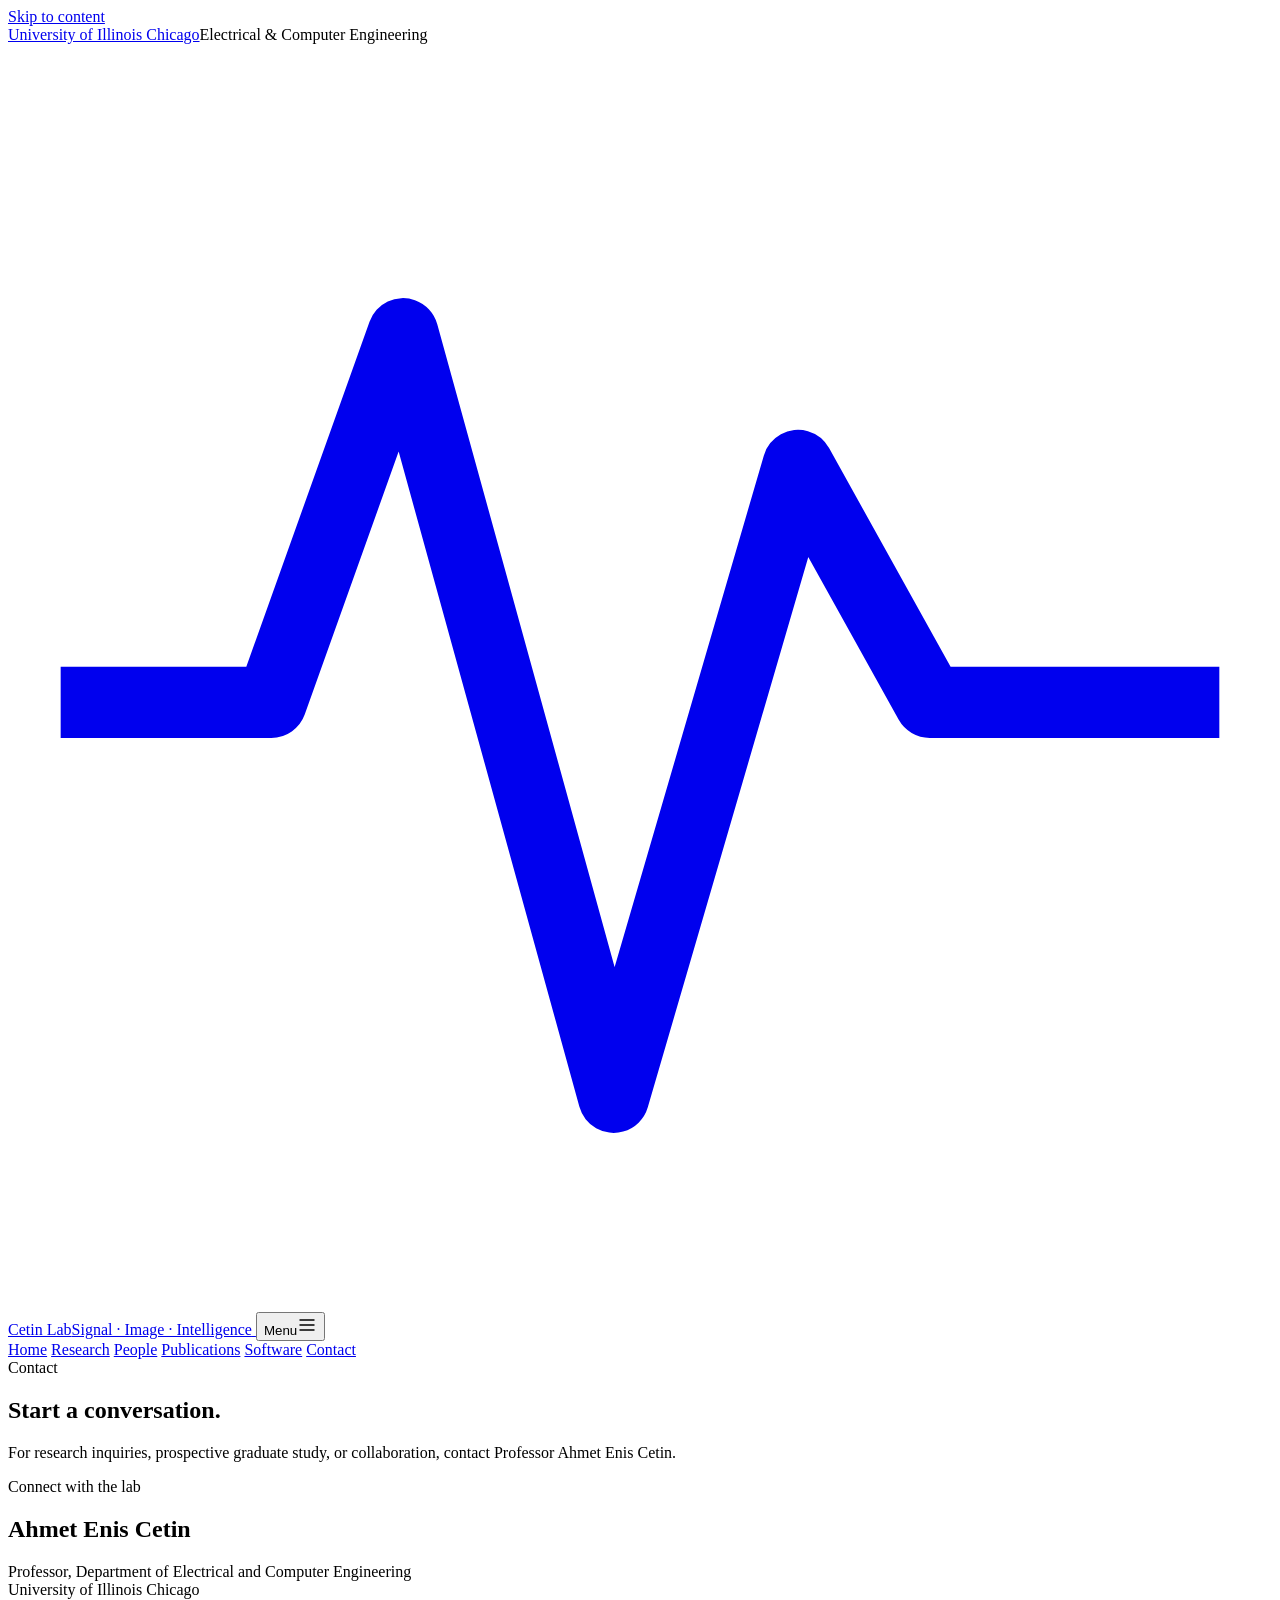
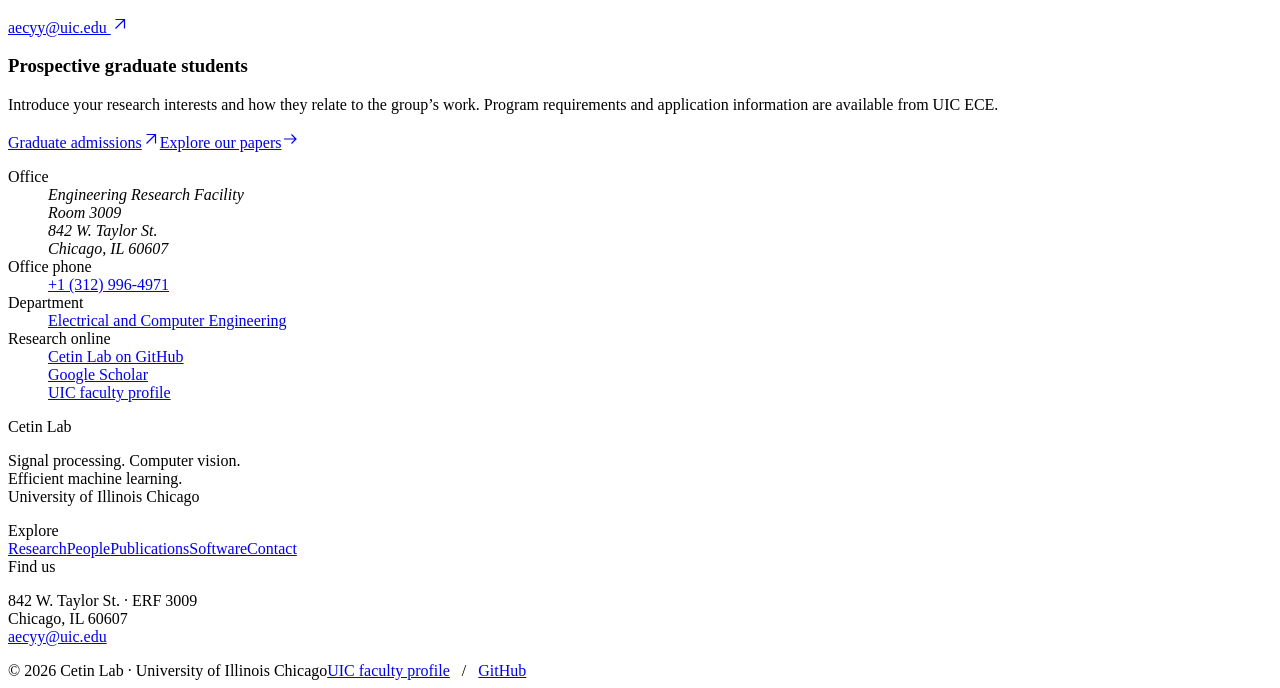
==== contact/index.html @ 66374444 "lab" ====
<!doctype html>
<html lang="en">
<head>
  <meta charset="utf-8">
  <meta name="viewport" content="width=device-width, initial-scale=1">
  <meta name="description" content="Contact Professor Ahmet Enis Cetin at the University of Illinois Chicago for research and graduate-study inquiries.">
  <meta name="theme-color" content="#142a3a">
  <meta property="og:title" content="Contact | Cetin Lab">
  <meta property="og:description" content="Contact Professor Ahmet Enis Cetin at the University of Illinois Chicago for research and graduate-study inquiries.">
  <meta property="og:type" content="website">
  <title>Contact | Cetin Lab · UIC</title>
  <link rel="icon" type="image/svg+xml" href="assets/images/favicon.svg">
  <link rel="stylesheet" href="assets/css/styles.css">
  <script>document.documentElement.classList.add('js');</script>
  <script src="assets/js/main.js" defer></script>
</head>
<body>
  <a class="skip-link" href="#main-content">Skip to content</a>
  <div class="topbar"><div class="container"><a href="https://www.uic.edu/">University of Illinois Chicago</a><span class="topbar-secondary">Electrical &amp; Computer Engineering</span></div></div>
  <header class="site-header">
    <div class="container header-inner">
      <a class="brand" href="index.html" aria-label="Cetin Lab home">
        <svg class="brand-icon" aria-hidden="true" viewBox="0 0 48 48"><path d="M2 25h8l5-14 8 29 7-24 5 9h11" fill="none" stroke="currentColor" stroke-width="2.7" stroke-linejoin="round"/></svg>
        <span class="brand-name">Cetin Lab<span class="brand-sub">Signal · Image · Intelligence</span></span>
      </a>
      <button class="menu-toggle" type="button" aria-expanded="false" aria-controls="site-navigation"><span>Menu</span><svg class="menu-lines" aria-hidden="true" viewBox="0 0 24 24" width="20" height="20"><path d="M3 6h18M3 12h18M3 18h18" fill="none" stroke="currentColor" stroke-width="1.6"/></svg></button>
      <nav id="site-navigation" class="nav-links" aria-label="Main navigation"><a href="index.html">Home</a>
<a href="/research/">Research</a>
<a href="/people/">People</a>
<a href="/publications/">Publications</a>
<a href="/software/">Software</a>
<a href="/contact/" aria-current="page">Contact</a></nav>
    </div>
  </header>
  <main id="main-content"><section class="page-intro"><div class="container"><div class="eyebrow">Contact</div><h1>Start a conversation.</h1><p>For research inquiries, prospective graduate study, or collaboration, contact Professor Ahmet Enis Cetin.</p></div></section><section class="section"><div class="container contact-grid"><div><div class="eyebrow">Connect with the lab</div><h2>Ahmet Enis Cetin</h2><p>Professor, Department of Electrical and Computer Engineering<br>University of Illinois Chicago</p><a class="contact-email" href="mailto:aecyy@uic.edu">aecyy@uic.edu <svg class="arrow" aria-hidden="true" viewBox="0 0 24 24" width="18" height="18"><path d="M6 18 18 6M6 6h12v12" fill="none" stroke="currentColor" stroke-width="1.6"/></svg></a><div class="contact-secondary"><h3>Prospective graduate students</h3><p>Introduce your research interests and how they relate to the group’s work. Program requirements and application information are available from UIC ECE.</p><div class="actions"><a class="text-link" href="https://ece.uic.edu/graduate/admissions/">Graduate admissions<svg class="arrow" aria-hidden="true" viewBox="0 0 24 24" width="18" height="18"><path d="M6 18 18 6M6 6h12v12" fill="none" stroke="currentColor" stroke-width="1.6"/></svg></a><a class="text-link" href="publications.html">Explore our papers<svg class="arrow" aria-hidden="true" viewBox="0 0 24 24" width="18" height="18"><path d="M4 12h16m-6-6 6 6-6 6" fill="none" stroke="currentColor" stroke-width="1.6"/></svg></a></div></div></div><aside class="contact-details" aria-label="Lab contact details"><dl><dt>Office</dt><dd><address>Engineering Research Facility<br>Room 3009<br>842 W. Taylor St.<br>Chicago, IL 60607</address></dd><dt>Office phone</dt><dd><a href="tel:+13129964971">+1 (312) 996-4971</a></dd><dt>Department</dt><dd><a href="https://ece.uic.edu/">Electrical and Computer Engineering</a></dd><dt>Research online</dt><dd><a href="https://github.com/Cetin-Lab">Cetin Lab on GitHub</a><br><a href="https://scholar.google.com/citations?user=apugsswAAAAJ&hl=en">Google Scholar</a><br><a href="https://ece.uic.edu/profiles/ahmet-enis-cetin-phd/">UIC faculty profile</a></dd></dl></aside></div></section></main>
  <footer class="site-footer">
    <div class="container">
      <div class="footer-grid">
        <div><div class="footer-title">Cetin Lab</div><p>Signal processing. Computer vision.<br>Efficient machine learning.<br>University of Illinois Chicago</p></div>
        <div><div class="footer-label">Explore</div><div class="footer-links"><a href="research.html">Research</a><a href="people.html">People</a><a href="publications.html">Publications</a><a href="software.html">Software</a><a href="contact.html">Contact</a></div></div>
        <div><div class="footer-label">Find us</div><p>842 W. Taylor St. · ERF 3009<br>Chicago, IL 60607<br><a href="mailto:aecyy@uic.edu">aecyy@uic.edu</a></p></div>
      </div>
      <div class="footer-bottom"><span>© 2026 Cetin Lab · University of Illinois Chicago</span><span><a href="https://ece.uic.edu/profiles/ahmet-enis-cetin-phd/">UIC faculty profile</a> &nbsp; / &nbsp; <a href="https://github.com/Cetin-Lab">GitHub</a></span></div>
    </div>
  </footer>
</body>
</html>
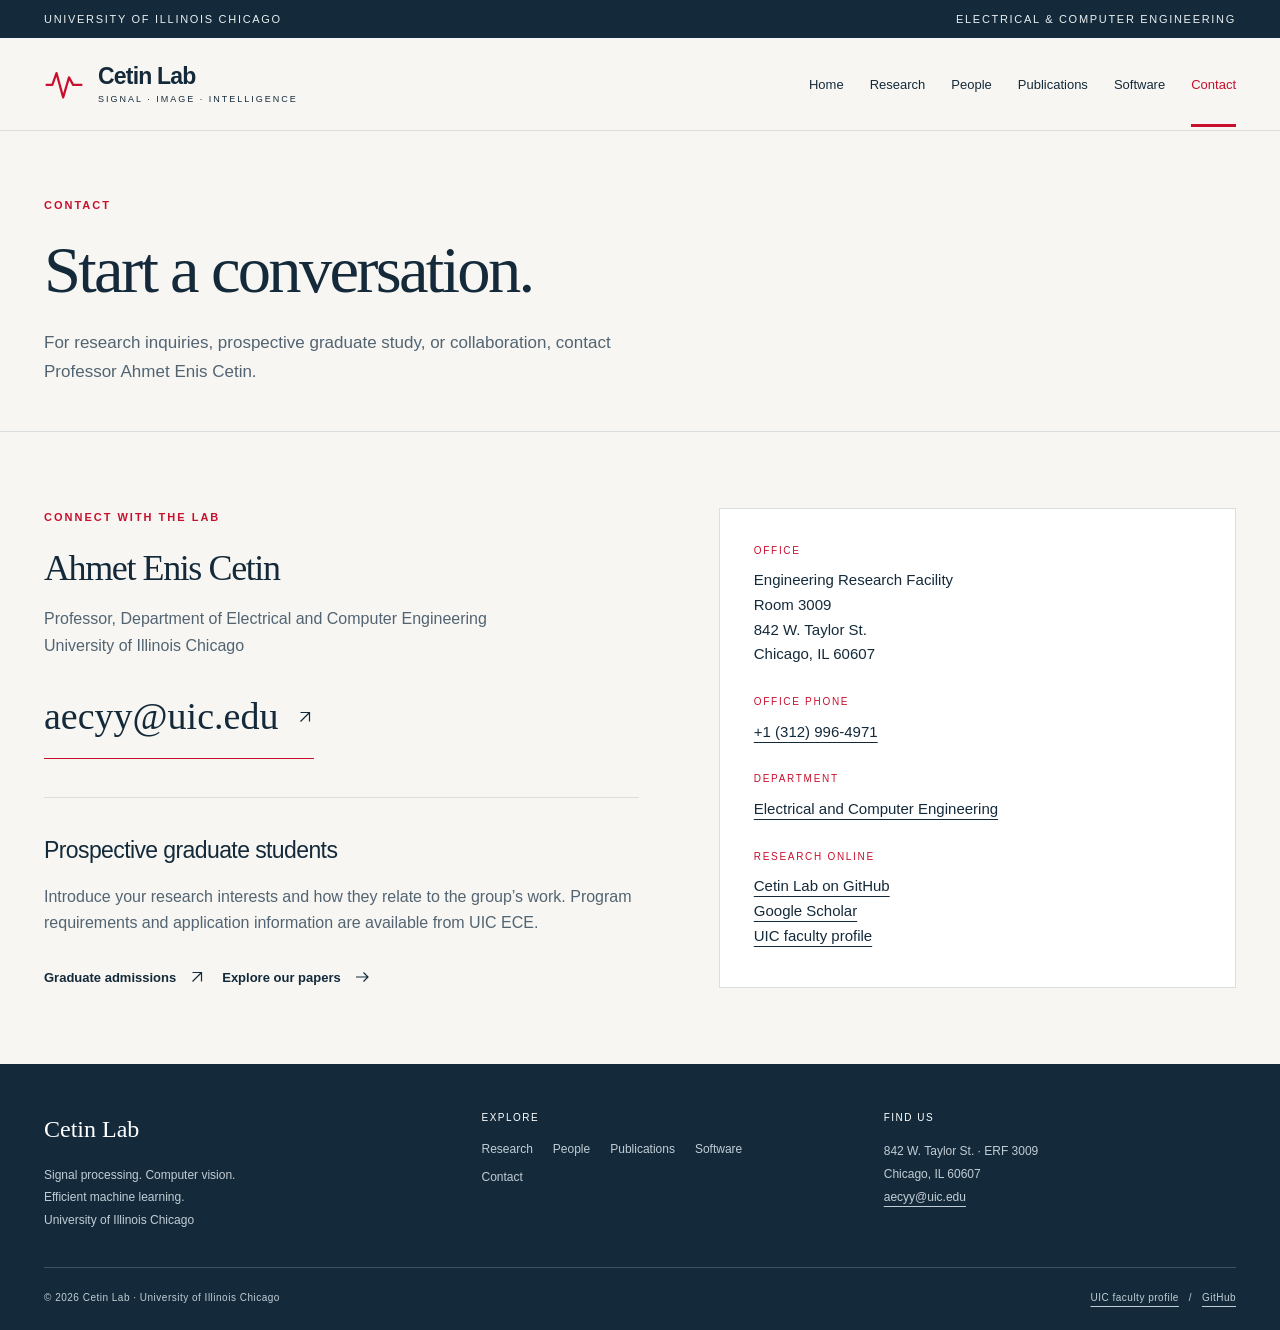
==== commit 9dc1c5e4: "lab" ====
--- a/contact/index.html
+++ b/contact/index.html
@@ -9,10 +9,10 @@
   <meta property="og:description" content="Contact Professor Ahmet Enis Cetin at the University of Illinois Chicago for research and graduate-study inquiries.">
   <meta property="og:type" content="website">
   <title>Contact | Cetin Lab · UIC</title>
-  <link rel="icon" type="image/svg+xml" href="assets/images/favicon.svg">
-  <link rel="stylesheet" href="assets/css/styles.css">
+  <link rel="icon" type="image/svg+xml" href="/assets/images/favicon.svg">
+  <link rel="stylesheet" href="/assets/css/styles.css">
   <script>document.documentElement.classList.add('js');</script>
-  <script src="assets/js/main.js" defer></script>
+  <script src="/assets/js/main.js" defer></script>
 </head>
 <body>
   <a class="skip-link" href="#main-content">Skip to content</a>
@@ -29,6 +29,7 @@
 <a href="/people/">People</a>
 <a href="/publications/">Publications</a>
 <a href="/software/">Software</a>
+
 <a href="/contact/" aria-current="page">Contact</a></nav>
     </div>
   </header>
--- a/assets/css/styles.css
+++ b/assets/css/styles.css
@@ -0,0 +1,9 @@
+/* Cetin Lab — edit these variables to change the site's visual theme. */
+:root{--ink:#142a3a;--muted:#526472;--red:#c8102e;--paper:#f7f6f2;--white:#fff;--line:#d9dfdf;--blue:#e9f0f3;--max:1192px;--sans:Arial,Helvetica,sans-serif;--serif:Georgia,'Times New Roman',serif}
+*{box-sizing:border-box}html{scroll-behavior:smooth;scroll-padding-top:110px}body{margin:0;color:var(--ink);background:var(--paper);font-family:var(--sans);font-size:16px;line-height:1.65}img{display:block;max-width:100%;height:auto}a{color:inherit;text-underline-offset:5px}a:hover{color:var(--red)}button,input,select{font:inherit}button,a,input,select{touch-action:manipulation}button{cursor:pointer}h1,h2,h3,p,figure{margin:0}h1,h2,h3{line-height:1.13;font-weight:400}h1,h2{font-family:var(--serif)}h1{font-size:clamp(44px,5.2vw,74px);letter-spacing:-2.7px}h2{font-size:clamp(32px,3.4vw,48px);letter-spacing:-1.4px}h3{font-size:23px;letter-spacing:-.6px;line-height:1.3}p+p{margin-top:16px}ul{padding-left:20px}svg{display:block}::selection{background:#f2bdc6;color:var(--ink)}:focus-visible{outline:3px solid #08779c;outline-offset:5px}[hidden]{display:none!important}.container{width:min(var(--max),calc(100% - 88px));margin-inline:auto}.skip-link{position:fixed;z-index:100;top:8px;left:8px;padding:10px 20px;background:var(--white);transform:translateY(-150%)}.skip-link:focus{transform:translateY(0)}.topbar{background:var(--ink);color:#e9eff1;font-size:11px;letter-spacing:1.7px;text-transform:uppercase}.topbar .container{display:flex;justify-content:space-between;gap:16px;padding-block:10px}.topbar a{text-decoration:none}.site-header{background:rgba(247,246,242,.97);border-bottom:1px solid var(--line);position:sticky;top:0;z-index:20}.header-inner{min-height:92px;display:flex;align-items:center;justify-content:space-between;gap:28px}.brand{display:flex;align-items:center;gap:14px;text-decoration:none;white-space:nowrap;color:var(--ink)}.brand-icon{width:40px;height:40px;color:var(--red)}.brand-name{font-size:23px;letter-spacing:-.8px;font-weight:700;line-height:1.1}.brand-sub{display:block;font-size:9px;font-weight:400;letter-spacing:2px;margin-top:6px;text-transform:uppercase}.nav-links{display:flex;gap:26px;align-items:center}.nav-links a{font-size:13px;text-decoration:none;padding-block:33px 29px;border-bottom:3px solid transparent}.nav-links a[aria-current=page]{border-bottom-color:var(--red);color:var(--red)}.menu-toggle{display:none;align-items:center;gap:10px;background:none;border:1px solid var(--line);padding:9px 12px;font-size:13px}.menu-lines{font-size:20px;line-height:1}.eyebrow{font-size:11px;letter-spacing:2px;text-transform:uppercase;color:var(--red);font-weight:700;margin-bottom:22px}.hero{padding-block:70px 62px}.hero-grid{display:grid;grid-template-columns:1.08fr 1fr;gap:60px;align-items:center}.hero h1 em{font-weight:400;color:var(--red)}.hero-copy{max-width:520px;margin-top:24px;font-size:17px;color:var(--muted);line-height:1.8}.actions{display:flex;flex-wrap:wrap;gap:16px;align-items:center;margin-top:30px}.button{display:inline-flex;justify-content:center;align-items:center;gap:24px;padding:12px 21px;text-decoration:none;font-size:13px;font-weight:700;min-height:48px;background:var(--red);color:white;border:1px solid var(--red)}.button:hover{background:#a80d27;color:white}.button.secondary{background:none;color:var(--ink);border-color:var(--line)}.button.secondary:hover{border-color:var(--ink);background:#fff}.arrow{font-size:18px}.text-link{display:inline-flex;align-items:center;gap:12px;font-size:13px;font-weight:700;text-decoration:none}.text-link:hover{text-decoration:underline}.image-frame{position:relative;padding:0 0 16px 16px}.image-frame::before{content:'';position:absolute;left:0;bottom:0;width:76%;height:72%;background:var(--ink);z-index:-1}.image-frame img{width:100%;aspect-ratio:1.333;object-fit:cover}.photo-caption{display:flex;gap:14px;justify-content:space-between;align-items:baseline;margin-top:16px;padding-left:16px;font-size:11px;color:var(--muted)}.photo-caption strong{color:var(--ink);font-weight:700}.hero-meta{margin-top:32px;font-size:11px;letter-spacing:1px;color:var(--muted);text-transform:uppercase}.research-strip{border-top:1px solid var(--line);border-bottom:1px solid var(--line);background:var(--white)}.strip-grid{display:grid;grid-template-columns:repeat(3,1fr)}.strip-item{display:grid;grid-template-columns:36px 1fr 18px;gap:14px;padding:27px 26px;text-decoration:none;align-items:center;border-right:1px solid var(--line)}.strip-item:first-child{padding-left:0}.strip-item:last-child{border-right:none;padding-right:0}.strip-item .number{font-family:var(--serif);font-size:23px;color:var(--red)}.strip-item strong{display:block;font-size:15px;font-weight:400;line-height:1.45}.strip-item span.sub{display:block;font-size:11px;color:var(--muted);margin-top:4px}.section{padding-block:76px}.section-head{display:flex;justify-content:space-between;align-items:flex-end;gap:32px;margin-bottom:36px}.section-head .eyebrow{margin-bottom:12px}.section-intro{max-width:570px;color:var(--muted);margin-top:20px}.feature{background:var(--ink);color:var(--white);position:relative;overflow:hidden}.feature-grid{display:grid;grid-template-columns:.8fr 1.2fr;gap:80px;align-items:center}.feature .eyebrow{color:#f7a1ad}.feature h2{font-size:45px}.feature p{color:#c5d2dc;font-size:15px;margin-top:22px}.feature a{color:white}.feature .text-link{margin-top:26px}.matrix-art{width:100%;max-width:360px;margin:auto}.matrix-art svg{width:100%;height:auto}.art-caption{font-family:var(--sans);text-align:center;font-size:11px!important;color:#c5d2dc!important;letter-spacing:1px;text-transform:uppercase;margin-top:18px!important}.news-grid{display:grid;grid-template-columns:repeat(3,1fr);gap:32px}.news-item{border-top:2px solid var(--ink);padding-top:22px}.news-item time,.metadata{font-size:11px;letter-spacing:1.3px;color:var(--muted);text-transform:uppercase}.news-item h3{margin-block:16px 13px;font-family:var(--serif);font-size:25px}.news-item p{font-size:14px;color:var(--muted);margin-bottom:19px}.pi-teaser{background:#e9eef0}.pi-teaser-grid{display:grid;grid-template-columns:140px 1fr auto;gap:36px;align-items:center;padding-block:38px}.pi-teaser img{width:125px;aspect-ratio:157/180;object-fit:cover}.pi-teaser h2{font-size:34px}.pi-teaser p{font-size:14px;color:var(--muted);margin-top:12px}.page-intro{padding-block:65px 45px;border-bottom:1px solid var(--line)}.page-intro .eyebrow{margin-bottom:18px}.page-intro p{max-width:630px;font-size:17px;color:var(--muted);margin-top:22px}.research-row{display:grid;grid-template-columns:70px 1.2fr 1fr;gap:38px;padding-block:48px;border-bottom:1px solid var(--line);align-items:start}.research-row:first-child{padding-top:0}.research-row:last-child{border:none;padding-bottom:0}.research-number{font-family:var(--serif);font-size:36px;color:var(--red)}.research-row h2{font-size:32px;max-width:440px}.research-row p{font-size:15px;color:var(--muted)}.research-row .text-link{margin-top:20px}.tags{display:flex;gap:8px;flex-wrap:wrap;margin-top:20px}.tag{display:inline-block;font-size:10px;letter-spacing:.5px;border:1px solid var(--line);padding:4px 9px;color:var(--muted)}.funding{background:#e9eef0;padding:32px 36px;display:grid;grid-template-columns:.7fr 1.3fr;gap:55px}.funding h2{font-size:31px}.funding ul{margin:0;font-size:14px;color:var(--muted)}.funding li+li{margin-top:12px}.principal{display:grid;grid-template-columns:220px 1fr;gap:50px;align-items:start}.principal-photo{background:#e4eaeb;padding:26px}.principal img{width:157px;margin:auto;aspect-ratio:157/180}.principal h2{font-size:40px}.role{color:var(--red);font-size:12px;margin-top:12px;letter-spacing:.7px}.principal .bio{font-size:16px;color:var(--muted);max-width:650px;margin-top:20px}.principal .actions{margin-top:20px}.people-grid{display:grid;grid-template-columns:repeat(2,1fr);gap:24px}.person-card{display:flex;gap:24px;align-items:flex-start;border:1px solid var(--line);padding:28px;background:var(--white)}.initials{width:62px;height:62px;display:flex;justify-content:center;align-items:center;flex:0 0 62px;background:#e9eef0;color:var(--ink);font-family:var(--serif);font-size:24px}.person-card h3{font-size:22px}.person-card p{color:var(--muted);font-size:13px;margin-top:10px;line-height:1.6}.person-card .role{margin-top:4px;color:var(--red);font-size:11px}.person-card .text-link{margin-top:14px;font-size:12px}.roster-note{font-size:12px;color:var(--muted);margin-top:22px}.alumni-table{border-collapse:collapse;width:100%;font-size:14px}.alumni-table th{text-align:left;font-size:10px;letter-spacing:1.6px;text-transform:uppercase;color:var(--muted);padding:14px 0;border-bottom:2px solid var(--ink)}.alumni-table td{padding:16px 12px 16px 0;border-bottom:1px solid var(--line);vertical-align:top}.alumni-table td:nth-child(2){color:var(--muted)}.alumni-columns{display:grid;grid-template-columns:1.4fr 1fr;gap:60px}.alumni-columns h3{font-family:var(--serif);font-size:27px;margin-bottom:20px}.simple-list{list-style:none;padding:0;margin:0}.simple-list li{padding:16px 0;border-bottom:1px solid var(--line);font-size:14px}.filter-panel{display:flex;align-items:end;gap:16px;margin-bottom:28px;background:#e9eef0;padding:22px}.filter-panel label{display:block;font-size:11px;color:var(--ink);letter-spacing:.7px;margin-bottom:6px}.field{flex:1}.field.small{flex:0 1 220px}input[type=search],select{border:1px solid #bac7cb;background:white;border-radius:0;padding:12px 14px;width:100%;min-height:47px;color:var(--ink);font-size:14px}.filter-panel button{padding:12px 16px;min-height:47px;border:1px solid #bac7cb;background:white;color:var(--ink);font-size:13px}.result-count{font-size:12px;color:var(--muted);margin-bottom:10px}.publication{display:grid;grid-template-columns:80px 1fr;gap:34px;padding-block:28px;border-bottom:1px solid var(--line)}.publication-year{color:var(--red);font-family:var(--serif);font-size:28px;line-height:1.3}.publication h2{font-family:var(--sans);font-size:21px;line-height:1.4;letter-spacing:-.4px}.publication h2 a{text-decoration:none}.publication .authors{font-size:13px;color:var(--muted);margin-top:12px}.publication .venue{font-size:12px;margin-top:8px;color:var(--ink)}.publication .pub-footer{display:flex;flex-wrap:wrap;gap:20px;align-items:center;margin-top:13px}.publication .tag{font-size:10px}.publication .text-link{font-size:12px}.empty-state{padding:50px 25px;text-align:center;border:1px solid var(--line)}.empty-state p{color:var(--muted);margin-top:12px}.repo-grid{display:grid;grid-template-columns:repeat(2,1fr);gap:28px}.repo{background:var(--white);border:1px solid var(--line);padding:32px;display:flex;flex-direction:column;align-items:flex-start}.repo-label{display:flex;align-items:center;gap:8px;font-size:10px;letter-spacing:1.3px;text-transform:uppercase;color:var(--muted);margin-bottom:20px}.language-dot{height:7px;width:7px;background:#347493;border-radius:50%}.repo h2{font-size:28px}.repo p{font-size:14px;color:var(--muted);margin-block:18px 22px}.repo .text-link{margin-top:auto}.repo-name{font-size:10px;font-family:monospace;color:var(--muted);overflow-wrap:anywhere;margin-top:22px}.note-block{border-left:3px solid var(--red);padding:10px 0 10px 23px;margin-top:36px;max-width:760px;font-size:14px;color:var(--muted)}.contact-grid{display:grid;grid-template-columns:1.15fr 1fr;gap:80px}.contact-grid h2{font-size:36px}.contact-grid p{color:var(--muted);margin-top:18px}.contact-email{display:inline-flex;align-items:center;gap:18px;margin-top:26px;font-size:clamp(24px,3.2vw,38px);font-family:var(--serif);text-decoration:none;border-bottom:1px solid var(--red);padding-bottom:10px;overflow-wrap:anywhere}.contact-details{background:var(--white);border:1px solid var(--line);padding:34px}.contact-details dl{margin:0}.contact-details dt{font-size:10px;letter-spacing:1.7px;text-transform:uppercase;color:var(--red);margin-bottom:9px}.contact-details dd{margin:0 0 27px;font-size:15px}.contact-details dd:last-child{margin-bottom:0}address{font-style:normal}.contact-details a{overflow-wrap:anywhere}.contact-secondary{padding-top:38px;margin-top:38px;border-top:1px solid var(--line)}.site-footer{background:var(--ink);color:#c1cdd5;padding-block:46px 24px}.footer-grid{display:grid;grid-template-columns:1.1fr 1fr 1fr;gap:50px;padding-bottom:35px}.footer-title{color:white;font-size:24px;font-family:var(--serif);margin-bottom:14px}.site-footer p{font-size:12px;line-height:1.9}.footer-label{font-size:10px;letter-spacing:1.5px;text-transform:uppercase;color:#fff;margin-bottom:14px}.footer-links{display:flex;flex-wrap:wrap;gap:8px 20px;max-width:290px}.footer-links a{font-size:12px;text-decoration:none}.footer-links a:hover{color:#fff;text-decoration:underline}.footer-bottom{display:flex;justify-content:space-between;gap:20px;padding-top:22px;border-top:1px solid #405260;font-size:10px;letter-spacing:.5px}.source-link{color:var(--muted);font-size:11px}.section.light{background:var(--white)}.tight-top{padding-top:0}.spacer-line{border-top:1px solid var(--line)}.not-found{min-height:60vh;display:flex;align-items:center}.not-found p{margin-top:20px;color:var(--muted)}
+@media(min-width:1500px){.hero{padding-block:90px 80px}.hero-grid{gap:80px}.hero h1{font-size:80px}}
+@media(max-width:1050px){.container{width:calc(100% - 56px)}.nav-links{gap:19px}.hero-grid{gap:30px}.hero h1{font-size:62px}.feature-grid{gap:45px}.pi-teaser-grid{grid-template-columns:110px 1fr}.pi-teaser-grid>.text-link{grid-column:2}.pi-teaser img{grid-row:span 2}.research-row{gap:25px;grid-template-columns:45px 1fr 1fr}.contact-grid{gap:45px}.alumni-columns{gap:36px}.news-grid{gap:23px}}
+@media(max-width:780px){.container{width:calc(100% - 40px)}.topbar .container{font-size:9px;letter-spacing:1.1px}.topbar .topbar-secondary{display:none}.header-inner{min-height:76px;flex-wrap:wrap;gap:0}.brand-name{font-size:21px}.brand-sub{font-size:8px}.brand-icon{width:35px;height:35px}.js .menu-toggle{display:flex}.nav-links{width:100%;gap:0;flex-wrap:wrap;justify-content:space-between;padding-bottom:14px}.nav-links a{padding:10px 8px 8px}.js .nav-links{display:none;flex-direction:column;align-items:stretch;padding:12px 0 20px}.js .nav-links.is-open{display:flex}.js .nav-links a{padding:11px 0;border-bottom:1px solid var(--line)}.js .nav-links a[aria-current=page]{border-bottom-color:var(--red)}.hero{padding-block:45px}.hero-grid{grid-template-columns:1fr;gap:38px}.hero h1{font-size:clamp(47px,9vw,70px);letter-spacing:-2px}.hero-copy{font-size:16px}.hero-meta{font-size:10px}.image-frame{max-width:620px;margin:auto}.hero-figure{max-width:620px;width:100%}.eyebrow{font-size:10px;margin-bottom:17px}.strip-grid{grid-template-columns:1fr}.strip-item,.strip-item:first-child,.strip-item:last-child{padding:19px 0;border-right:none;border-bottom:1px solid var(--line)}.strip-item:last-child{border-bottom:none}.section{padding-block:50px}.section-head{align-items:flex-start;gap:20px;flex-direction:column}.feature-grid{grid-template-columns:1fr;gap:32px}.matrix-art{max-width:235px}.feature h2{font-size:37px}.news-grid{grid-template-columns:1fr;gap:32px}.news-item h3{font-size:26px}.pi-teaser-grid{gap:20px;grid-template-columns:85px 1fr;padding-block:30px}.pi-teaser h2{font-size:29px}.page-intro{padding-block:45px 35px}.page-intro h1{font-size:48px;letter-spacing:-1.7px}.page-intro p{font-size:16px}.research-row{grid-template-columns:36px 1fr;gap:17px;padding-block:34px}.research-row .research-copy{grid-column:2}.research-row h2{font-size:29px}.research-number{font-size:27px}.funding{grid-template-columns:1fr;gap:24px;padding:25px}.principal{grid-template-columns:120px 1fr;gap:25px}.principal-photo{padding:13px}.principal h2{font-size:31px}.principal .bio{font-size:14px}.people-grid{grid-template-columns:1fr;gap:16px}.person-card{padding:24px;gap:20px}.alumni-columns{grid-template-columns:1fr;gap:40px}.filter-panel{flex-wrap:wrap;padding:18px;gap:12px}.field{flex-basis:100%}.field.small{flex:1}.publication{grid-template-columns:52px 1fr;gap:17px}.publication h2{font-size:18px}.publication-year{font-size:24px}.repo-grid{grid-template-columns:1fr}.repo{padding:25px}.contact-grid{grid-template-columns:1fr;gap:35px}.contact-details{padding:25px}.footer-grid{grid-template-columns:1fr 1fr;gap:30px}.footer-grid>div:first-child{grid-column:1/-1}.footer-bottom{flex-direction:column;gap:8px}.tight-top{padding-top:0}}
+@media(max-width:420px){.container{width:calc(100% - 32px)}.hero h1{font-size:47px}.hero .actions{gap:11px}.button{gap:13px;padding-inline:16px}.photo-caption{flex-direction:column;gap:3px}.principal{grid-template-columns:1fr}.principal-photo{width:130px}.person-card{padding:21px 18px;gap:16px}.initials{flex-basis:48px;width:48px;height:48px;font-size:21px}.person-card h3{font-size:21px}.footer-grid{grid-template-columns:1fr}.footer-grid>div:first-child{grid-column:auto}.filter-panel button{font-size:12px}.publication{grid-template-columns:1fr;gap:9px}}
+@media(prefers-reduced-motion:reduce){html{scroll-behavior:auto}*{animation:none!important;transition:none!important}}
+@media print{.topbar,.site-header,.site-footer,.filter-panel,.actions,.skip-link{display:none!important}body{background:white;color:black;font-size:11pt}.container{width:100%}.page-intro,.section{padding-block:20px}.publication,.person-card,.repo{break-inside:avoid}.publication[hidden]{display:grid!important}a{text-decoration:underline}.hero-grid{display:block}.hero-figure{max-width:350px;margin-top:25px}.feature{background:white;color:black}.feature p,.feature a{color:black}}
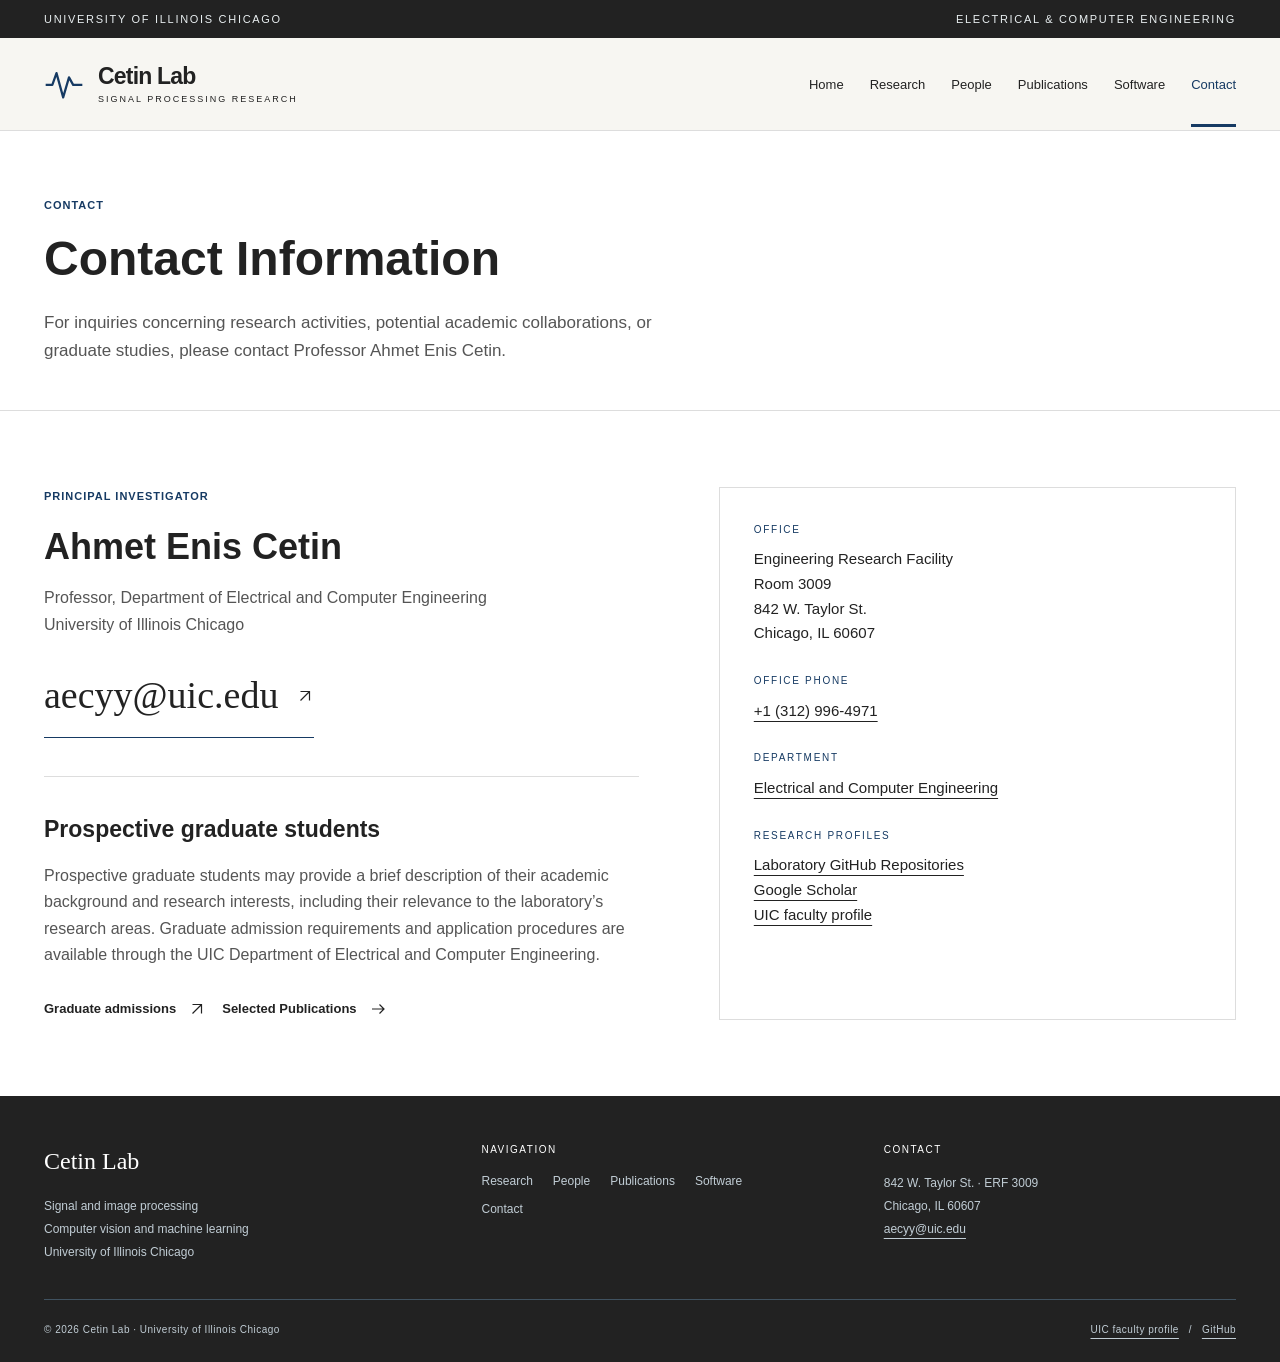
==== commit a9b41eeb: "lab" ====
--- a/contact/index.html
+++ b/contact/index.html
@@ -3,43 +3,43 @@
 <head>
   <meta charset="utf-8">
   <meta name="viewport" content="width=device-width, initial-scale=1">
-  <meta name="description" content="Contact Professor Ahmet Enis Cetin at the University of Illinois Chicago for research and graduate-study inquiries.">
+  <meta name="description" content="Contact information for the Cetin Lab and Professor Ahmet Enis Cetin at the University of Illinois Chicago, including research collaboration and graduate study inquiries.">
   <meta name="theme-color" content="#142a3a">
   <meta property="og:title" content="Contact | Cetin Lab">
-  <meta property="og:description" content="Contact Professor Ahmet Enis Cetin at the University of Illinois Chicago for research and graduate-study inquiries.">
+  <meta property="og:description" content="Contact information for the Cetin Lab and Professor Ahmet Enis Cetin at the University of Illinois Chicago, including research collaboration and graduate study inquiries.">
   <meta property="og:type" content="website">
   <title>Contact | Cetin Lab · UIC</title>
-  <link rel="icon" type="image/svg+xml" href="/assets/images/favicon.svg">
-  <link rel="stylesheet" href="/assets/css/styles.css">
+  <link rel="icon" type="image/svg+xml" href="../assets/images/favicon.svg">
+  <link rel="stylesheet" href="../assets/css/styles.css">
   <script>document.documentElement.classList.add('js');</script>
-  <script src="/assets/js/main.js" defer></script>
+  <script src="../assets/js/main.js" defer></script>
 </head>
 <body>
   <a class="skip-link" href="#main-content">Skip to content</a>
   <div class="topbar"><div class="container"><a href="https://www.uic.edu/">University of Illinois Chicago</a><span class="topbar-secondary">Electrical &amp; Computer Engineering</span></div></div>
   <header class="site-header">
     <div class="container header-inner">
-      <a class="brand" href="index.html" aria-label="Cetin Lab home">
+      <a class="brand" href="../" aria-label="Cetin Lab home">
         <svg class="brand-icon" aria-hidden="true" viewBox="0 0 48 48"><path d="M2 25h8l5-14 8 29 7-24 5 9h11" fill="none" stroke="currentColor" stroke-width="2.7" stroke-linejoin="round"/></svg>
-        <span class="brand-name">Cetin Lab<span class="brand-sub">Signal · Image · Intelligence</span></span>
+        <span class="brand-name">Cetin Lab<span class="brand-sub">Signal Processing Research</span></span>
       </a>
       <button class="menu-toggle" type="button" aria-expanded="false" aria-controls="site-navigation"><span>Menu</span><svg class="menu-lines" aria-hidden="true" viewBox="0 0 24 24" width="20" height="20"><path d="M3 6h18M3 12h18M3 18h18" fill="none" stroke="currentColor" stroke-width="1.6"/></svg></button>
-      <nav id="site-navigation" class="nav-links" aria-label="Main navigation"><a href="index.html">Home</a>
-<a href="/research/">Research</a>
-<a href="/people/">People</a>
-<a href="/publications/">Publications</a>
-<a href="/software/">Software</a>
+      <nav id="site-navigation" class="nav-links" aria-label="Main navigation"><a href="../">Home</a>
+<a href="../research/">Research</a>
+<a href="../people/">People</a>
+<a href="../publications/">Publications</a>
+<a href="../software/">Software</a>
 
-<a href="/contact/" aria-current="page">Contact</a></nav>
+<a href="../contact/" aria-current="page">Contact</a></nav>
     </div>
   </header>
-  <main id="main-content"><section class="page-intro"><div class="container"><div class="eyebrow">Contact</div><h1>Start a conversation.</h1><p>For research inquiries, prospective graduate study, or collaboration, contact Professor Ahmet Enis Cetin.</p></div></section><section class="section"><div class="container contact-grid"><div><div class="eyebrow">Connect with the lab</div><h2>Ahmet Enis Cetin</h2><p>Professor, Department of Electrical and Computer Engineering<br>University of Illinois Chicago</p><a class="contact-email" href="mailto:aecyy@uic.edu">aecyy@uic.edu <svg class="arrow" aria-hidden="true" viewBox="0 0 24 24" width="18" height="18"><path d="M6 18 18 6M6 6h12v12" fill="none" stroke="currentColor" stroke-width="1.6"/></svg></a><div class="contact-secondary"><h3>Prospective graduate students</h3><p>Introduce your research interests and how they relate to the group’s work. Program requirements and application information are available from UIC ECE.</p><div class="actions"><a class="text-link" href="https://ece.uic.edu/graduate/admissions/">Graduate admissions<svg class="arrow" aria-hidden="true" viewBox="0 0 24 24" width="18" height="18"><path d="M6 18 18 6M6 6h12v12" fill="none" stroke="currentColor" stroke-width="1.6"/></svg></a><a class="text-link" href="publications.html">Explore our papers<svg class="arrow" aria-hidden="true" viewBox="0 0 24 24" width="18" height="18"><path d="M4 12h16m-6-6 6 6-6 6" fill="none" stroke="currentColor" stroke-width="1.6"/></svg></a></div></div></div><aside class="contact-details" aria-label="Lab contact details"><dl><dt>Office</dt><dd><address>Engineering Research Facility<br>Room 3009<br>842 W. Taylor St.<br>Chicago, IL 60607</address></dd><dt>Office phone</dt><dd><a href="tel:+13129964971">+1 (312) 996-4971</a></dd><dt>Department</dt><dd><a href="https://ece.uic.edu/">Electrical and Computer Engineering</a></dd><dt>Research online</dt><dd><a href="https://github.com/Cetin-Lab">Cetin Lab on GitHub</a><br><a href="https://scholar.google.com/citations?user=apugsswAAAAJ&hl=en">Google Scholar</a><br><a href="https://ece.uic.edu/profiles/ahmet-enis-cetin-phd/">UIC faculty profile</a></dd></dl></aside></div></section></main>
+  <main id="main-content"><section class="page-intro"><div class="container"><div class="eyebrow">Contact</div><h1>Contact Information</h1><p>For inquiries concerning research activities, potential academic collaborations, or graduate studies, please contact Professor Ahmet Enis Cetin.</p></div></section><section class="section"><div class="container contact-grid"><div><div class="eyebrow">Principal Investigator</div><h2>Ahmet Enis Cetin</h2><p>Professor, Department of Electrical and Computer Engineering<br>University of Illinois Chicago</p><a class="contact-email" href="mailto:aecyy@uic.edu">aecyy@uic.edu <svg class="arrow" aria-hidden="true" viewBox="0 0 24 24" width="18" height="18"><path d="M6 18 18 6M6 6h12v12" fill="none" stroke="currentColor" stroke-width="1.6"/></svg></a><div class="contact-secondary"><h3>Prospective graduate students</h3><p>Prospective graduate students may provide a brief description of their academic background and research interests, including their relevance to the laboratory’s research areas. Graduate admission requirements and application procedures are available through the UIC Department of Electrical and Computer Engineering.</p><div class="actions"><a class="text-link" href="https://ece.uic.edu/graduate/admissions/">Graduate admissions<svg class="arrow" aria-hidden="true" viewBox="0 0 24 24" width="18" height="18"><path d="M6 18 18 6M6 6h12v12" fill="none" stroke="currentColor" stroke-width="1.6"/></svg></a><a class="text-link" href="../publications/">Selected Publications<svg class="arrow" aria-hidden="true" viewBox="0 0 24 24" width="18" height="18"><path d="M4 12h16m-6-6 6 6-6 6" fill="none" stroke="currentColor" stroke-width="1.6"/></svg></a></div></div></div><aside class="contact-details" aria-label="Lab contact details"><dl><dt>Office</dt><dd><address>Engineering Research Facility<br>Room 3009<br>842 W. Taylor St.<br>Chicago, IL 60607</address></dd><dt>Office phone</dt><dd><a href="tel:+13129964971">+1 (312) 996-4971</a></dd><dt>Department</dt><dd><a href="https://ece.uic.edu/">Electrical and Computer Engineering</a></dd><dt>Research Profiles</dt><dd><a href="https://github.com/Cetin-Lab">Laboratory GitHub Repositories</a><br><a href="https://scholar.google.com/citations?user=apugsswAAAAJ&hl=en">Google Scholar</a><br><a href="https://ece.uic.edu/profiles/ahmet-enis-cetin-phd/">UIC faculty profile</a></dd></dl></aside></div></section></main>
   <footer class="site-footer">
     <div class="container">
       <div class="footer-grid">
-        <div><div class="footer-title">Cetin Lab</div><p>Signal processing. Computer vision.<br>Efficient machine learning.<br>University of Illinois Chicago</p></div>
-        <div><div class="footer-label">Explore</div><div class="footer-links"><a href="research.html">Research</a><a href="people.html">People</a><a href="publications.html">Publications</a><a href="software.html">Software</a><a href="contact.html">Contact</a></div></div>
-        <div><div class="footer-label">Find us</div><p>842 W. Taylor St. · ERF 3009<br>Chicago, IL 60607<br><a href="mailto:aecyy@uic.edu">aecyy@uic.edu</a></p></div>
+        <div><div class="footer-title">Cetin Lab</div><p>Signal and image processing<br>Computer vision and machine learning<br>University of Illinois Chicago</p></div>
+        <div><div class="footer-label">Navigation</div><div class="footer-links"><a href="../research/">Research</a><a href="../people/">People</a><a href="../publications/">Publications</a><a href="../software/">Software</a><a href="../contact/">Contact</a></div></div>
+        <div><div class="footer-label">Contact</div><p>842 W. Taylor St. · ERF 3009<br>Chicago, IL 60607<br><a href="mailto:aecyy@uic.edu">aecyy@uic.edu</a></p></div>
       </div>
       <div class="footer-bottom"><span>© 2026 Cetin Lab · University of Illinois Chicago</span><span><a href="https://ece.uic.edu/profiles/ahmet-enis-cetin-phd/">UIC faculty profile</a> &nbsp; / &nbsp; <a href="https://github.com/Cetin-Lab">GitHub</a></span></div>
     </div>
--- a/assets/css/styles.css
+++ b/assets/css/styles.css
@@ -7,3 +7,76 @@
 @media(max-width:420px){.container{width:calc(100% - 32px)}.hero h1{font-size:47px}.hero .actions{gap:11px}.button{gap:13px;padding-inline:16px}.photo-caption{flex-direction:column;gap:3px}.principal{grid-template-columns:1fr}.principal-photo{width:130px}.person-card{padding:21px 18px;gap:16px}.initials{flex-basis:48px;width:48px;height:48px;font-size:21px}.person-card h3{font-size:21px}.footer-grid{grid-template-columns:1fr}.footer-grid>div:first-child{grid-column:auto}.filter-panel button{font-size:12px}.publication{grid-template-columns:1fr;gap:9px}}
 @media(prefers-reduced-motion:reduce){html{scroll-behavior:auto}*{animation:none!important;transition:none!important}}
 @media print{.topbar,.site-header,.site-footer,.filter-panel,.actions,.skip-link{display:none!important}body{background:white;color:black;font-size:11pt}.container{width:100%}.page-intro,.section{padding-block:20px}.publication,.person-card,.repo{break-inside:avoid}.publication[hidden]{display:grid!important}a{text-decoration:underline}.hero-grid{display:block}.hero-figure{max-width:350px;margin-top:25px}.feature{background:white;color:black}.feature p,.feature a{color:black}}
+
+
+.person-photo {
+  width: 72px;
+  height: 72px;
+  border-radius: 50%;
+  object-fit: cover;
+  object-position: center;
+  flex-shrink: 0;
+}
+
+
+/* Formal academic style */
+:root {
+  --ink: #222222;
+  --muted: #555555;
+  --red: #163a63;
+  --paper: #ffffff;
+  --white: #ffffff;
+  --line: #dddddd;
+}
+
+h1, h2, h3 {
+  font-family: Arial, Helvetica, sans-serif;
+  font-weight: 600;
+  letter-spacing: normal;
+}
+
+.hero h1,
+.page-intro h1 {
+  font-size: clamp(32px, 4vw, 48px);
+}
+
+h2,
+.feature h2 {
+  font-size: 30px;
+}
+
+.hero h1 em {
+  color: var(--ink);
+  font-style: normal;
+}
+
+.eyebrow {
+  letter-spacing: 1px;
+}
+
+.image-frame::before {
+  display: none;
+}
+
+.feature,
+.pi-teaser,
+.funding,
+.filter-panel {
+  background: #f3f4f5;
+  color: var(--ink);
+}
+
+.feature p,
+.feature .eyebrow,
+.art-caption {
+  color: var(--muted) !important;
+}
+
+.feature a {
+  color: var(--red);
+}
+
+.button:hover {
+  background: #102c4b;
+  color: #ffffff;
+}
